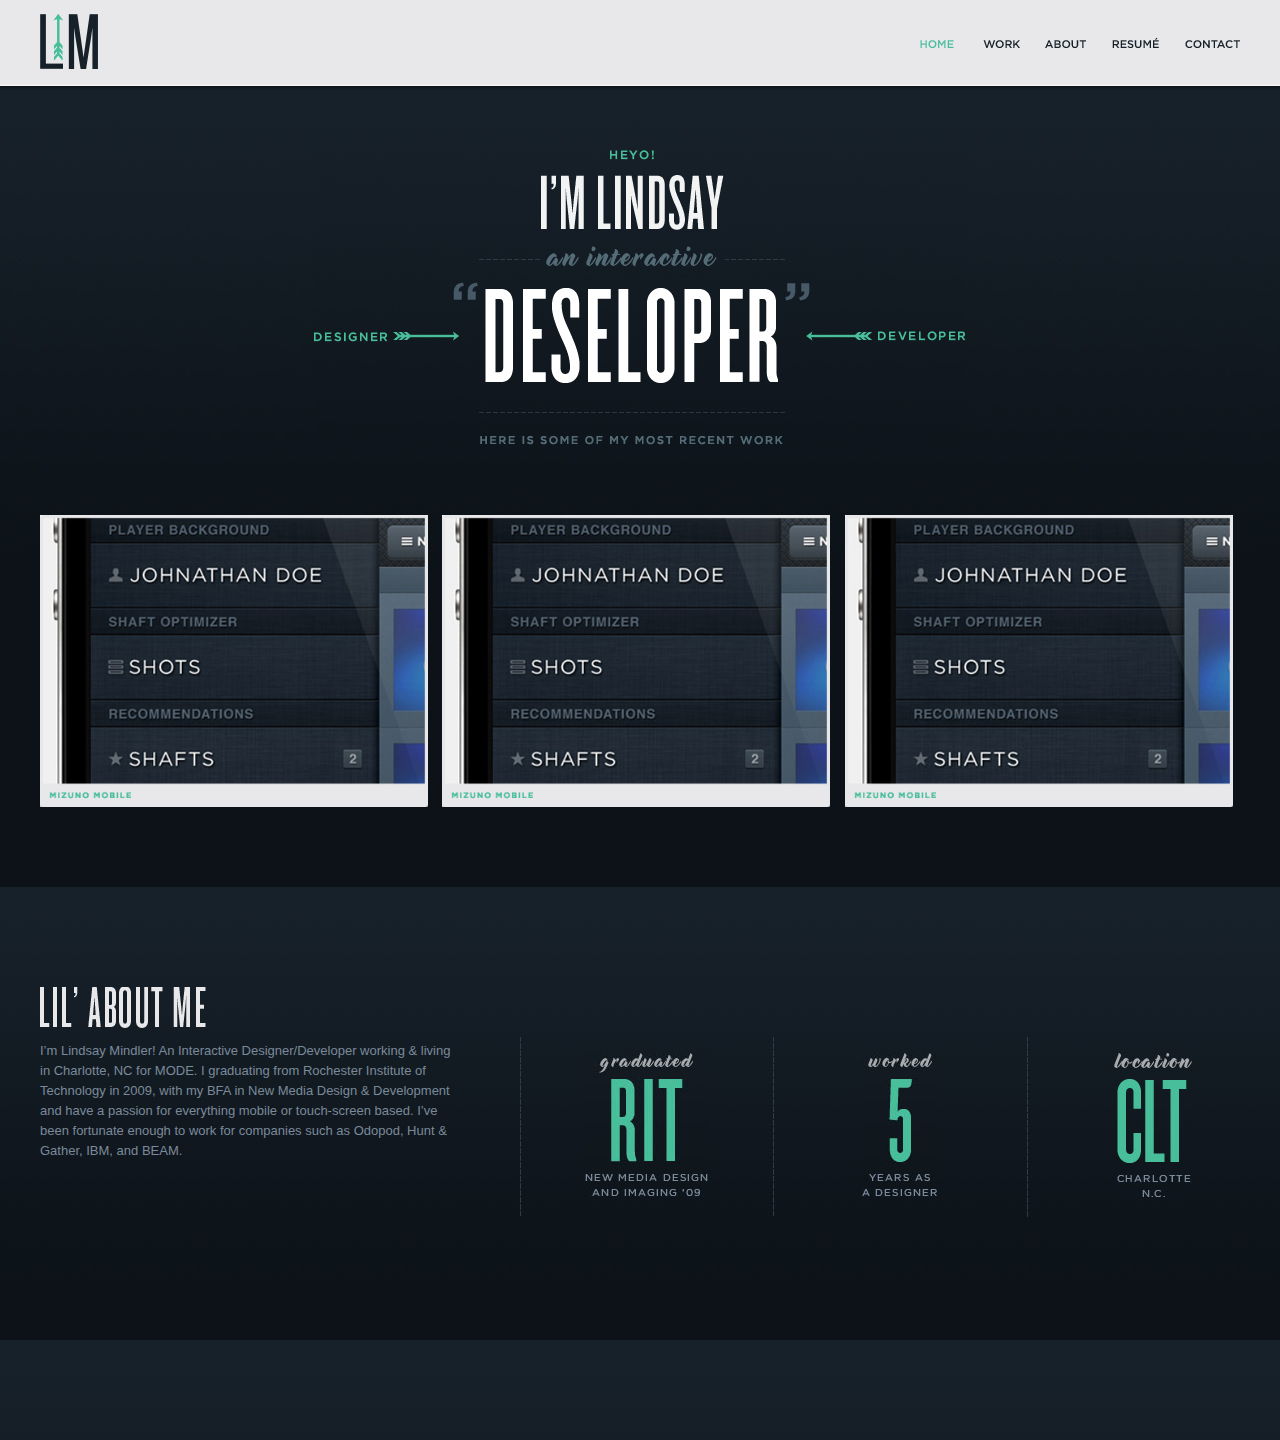
==== index.html @ 22949a5b "inital portfolio files" ====
<!DOCTYPE html PUBLIC "-//W3C//DTD XHTML 1.0 Transitional//EN" "http://www.w3.org/TR/xhtml1/DTD/xhtml1-transitional.dtd">
<html xmlns="http://www.w3.org/1999/xhtml">
<head>

  <meta http-equiv="Content-Type" content="text/html; charset=UTF-8" />
  <meta name="keywords" content="" />

  <!--<link rel="shortcut icon" href="assets/img/favicon.ico">
  <link rel="icon" type="image/ico" href="assets/img/favicon.ico">-->


  <link rel="stylesheet" type="text/css" href="assets/css/style.css" />

<!--
  <script src="../../src/js/hover.js" type="text/javascript"></script>
  <script defer type="text/javascript" src="../../src/js/pngfix.js"></script>

-->



  <title>LM</title>
</head>

<body>

  <header>
    <div class='logo'><a href="#"></a></div>
    <nav></nav>
  </header>


    <div class ='container'>
      <div class='intro'></div>

      <div class='works'>
        <div class='work'><img src="assets/img/test-image.jpg" /></div>
        <div class='work'><img src="assets/img/test-image.jpg" /></div>
        <div class='work'><img src="assets/img/test-image.jpg" /></div>
      </div>

      <div class='about'>
        <div class = 'about_container'>
          <div class = 'left'>
            <div class='title'></div>
            <p>I’m Lindsay Mindler! An Interactive Designer/Developer working &amp; living in Charlotte, NC for MODE. I graduating from Rochester Institute of Technology in 2009, with my BFA in New Media Design &amp; Development and have a passion for everything mobile or touch-screen based. I’ve been fortunate enough to work for companies such as Odopod, Hunt &amp; Gather, IBM, and BEAM.</p>
          </div>
          <div class = 'right'>
            <div>
              <div class = 'rit'></div>
            </div>
            <div>
              <div class = 'years'></div>
            </div>
            <div>
              <div class = 'location'></div>
            </div>
          </div>
        </div>
      </div>
    </div>

</body>
</html>
---- assets/css/style.css ----
body { margin:0 auto; background:url('../img/tile_bg.jpg'); background-repeat: repeat-x; background-color:#0c1218; }

p{ font-family: Arial, sans-serif; font-size: 13px; color: #7b8a9a; line-height: 20px;}







header {position:fixed; top:0px; z-index:1; width:100%; height:98px; display:block; background:url('../img/tile_header.png'); background-repeat: repeat-x;}
.logo a { position:relative; top:14px; margin-left:40px; background:url('../img/logo.jpg'); display:block; width:58px; height:55px; }
.logo a:hover { background-position: 0px 73px ;}
nav { background:url('../img/temp-nav.jpg'); width:320px; height:11px; position:absolute; right:40px; top:37px; }



.intro { margin:auto; display:block; background:url('../img/intro.jpg'); width:652px; height:295px; text-align: center; }

.container { position:relative; top:150px; }
.works { position:relative; float:left; top:40px; padding-left:40px; padding-right:40px; top:70px;}
.work{ float:left;}
.work img { width:100%; }




/*-------1 column-------*/
@media screen and (max-width: 599px) {
	.intro {
		background:url('../img/intro.jpg');
		display:block;
		width:0px;
		height:0px;
	}
	.work { width:100%; margin-bottom:5%;}

}

/*-------2 column-------*/
@media screen and (min-width:600px) and (max-width: 1199px) {
	.intro {
		background:url('../img/intro.jpg');
		display:block;
		width:652px;
		height:295px;
	}
	.work { width:49%; margin-bottom:2%; }
	.work:nth-of-type(2n) { margin-left:2%; }
}

/*-------3 column-------*/
@media screen and (min-width:1200px) and (max-width:1400px){
	.work { width:100%;}
	.work {	width:32.333333333333333%;}
	.work:nth-of-type(2n) { margin-left:1.2%; }
	.work:nth-of-type(3n) { margin-left:1.2%; }
}

/*-------3 column fixed-------*/
@media screen and (min-width: 1401px) {
	.work {	width:32.333333333333333%;}
	.work:nth-of-type(2n) { margin-left:1.2%; }
	.work:nth-of-type(3n) { margin-left:1.2%; }
	.works {margin:auto; width:1321px; margin:0 auto; text-align: center;}
}




.about { position:relative; top:150px; width:100%; height:453px; float:left; background:url('../img/tile_about.jpg'); padding-top: 100px;}

.about_container { max-width: 1352px; }
.about .title {width:166px; height:41px; display:block; background:url('../img/about_title.jpg');}
.about .left { width:420px; float:left; position:relative; margin: 0 60px 0 40px; /*left:40px;*/}


.about .right { overflow: hidden; }
.about .right > div { width: 33.3333%; background:url('../img/divider_about.jpg') left top repeat-y; float: left; margin: 50px 0 0; padding: 0 5%; -webkit-box-sizing: border-box; -moz-box-sizing: border-box; box-sizing: border-box; }
.about .right > div > div { margin-right: auto; margin-left: auto; }
/*.about .divider {width:1px; height:180px; display:block; background:url('../img/divider_about.jpg'); float:left; margin-left:6.11111%; margin-right:6.11111%; position:relative; top:50px;}*/
.about .rit {width:123px; height:143px; display:block; /*float:left;*/ background:url('../img/about_rit.jpg'); position:relative; margin-top:16px; margin-bottom: 20px;}
.about .years {width:75px; height:143px; display:block; /*float:left;*/ background:url('../img/about_years.jpg'); position:relative; margin-top:16px; margin-bottom: 20px;}
.about .location {width:78px; height:144px; display:block; /*float:left;*/ background:url('../img/about_location.jpg'); position:relative; margin-top:16px; margin-bottom: 20px;}
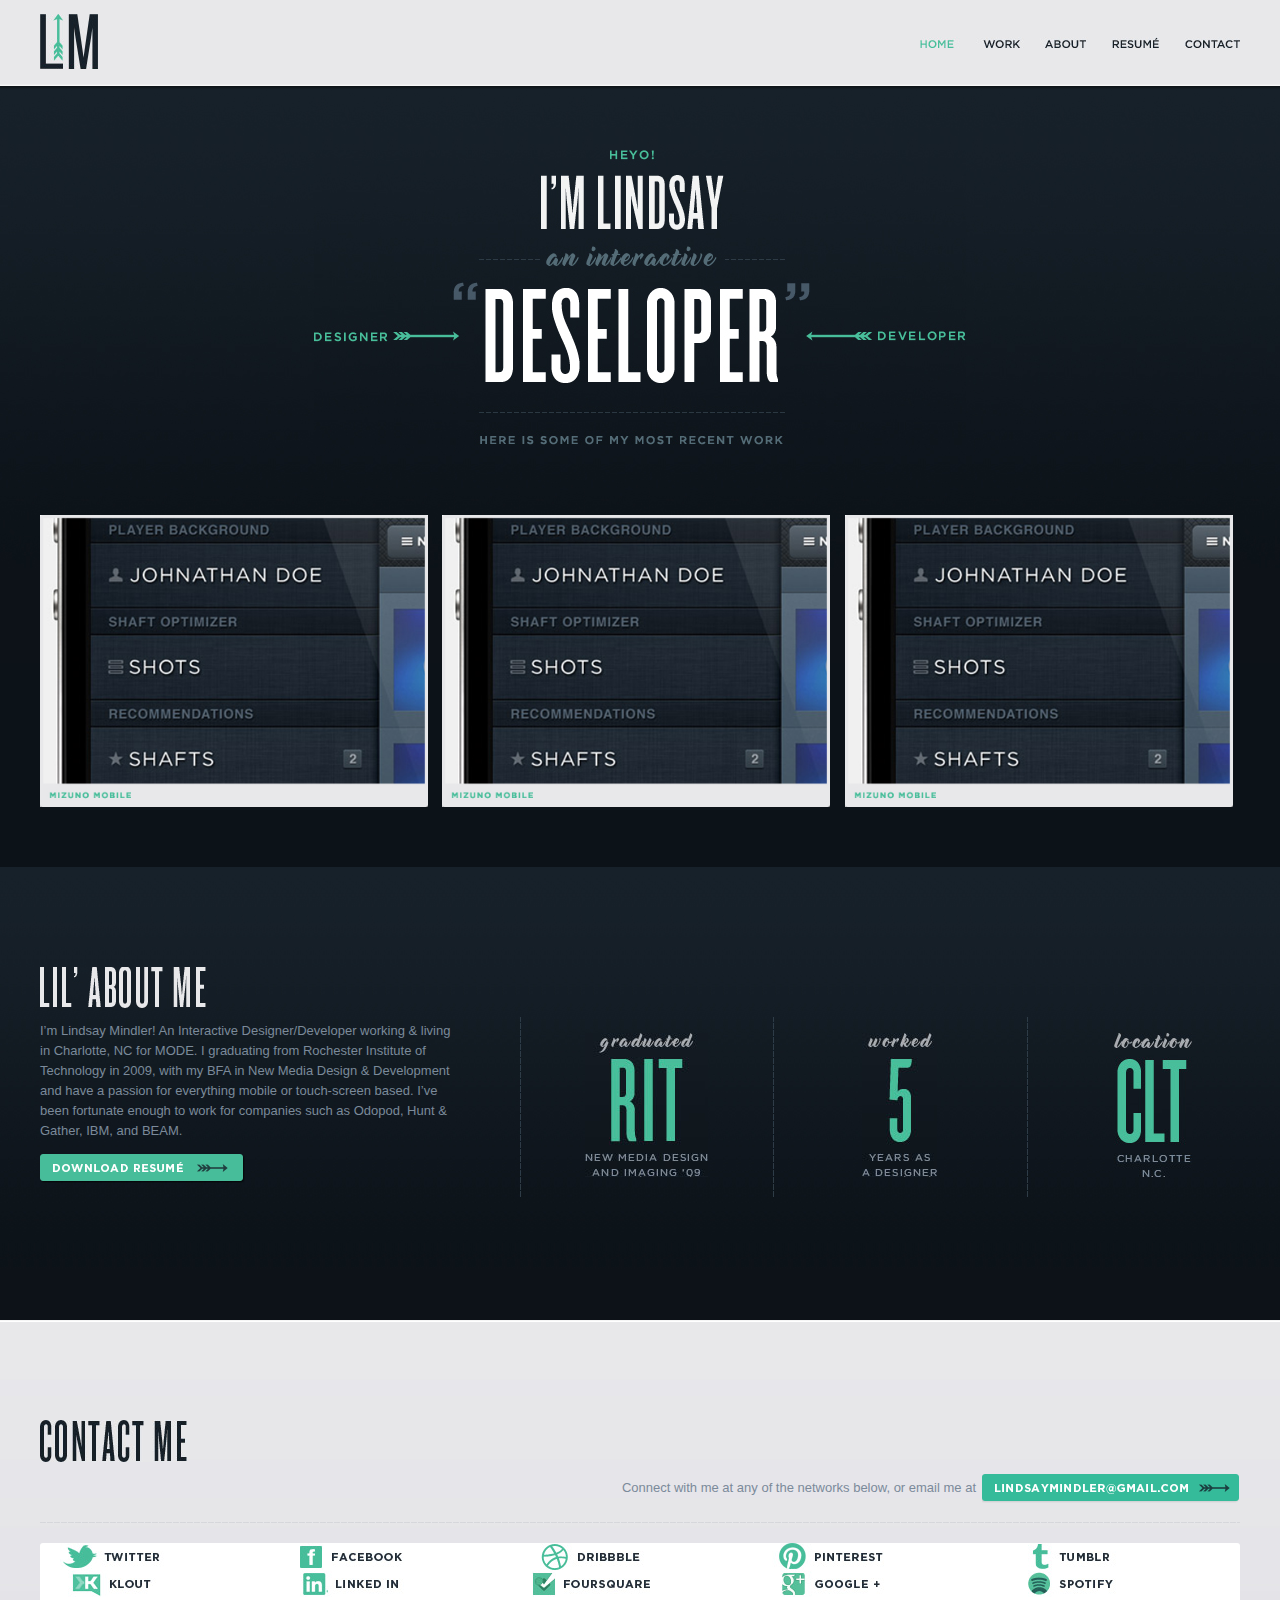
==== commit 7e56434f: "adding contact section. Not finished yet" ====
--- a/index.html
+++ b/index.html
@@ -38,27 +38,54 @@
         <div class='work'><img src="assets/img/test-image.jpg" /></div>
         <div class='work'><img src="assets/img/test-image.jpg" /></div>
       </div>
+    </div>
 
-      <div class='about'>
+    <div class='about'>
         <div class = 'about_container'>
           <div class = 'left'>
             <div class='title'></div>
             <p>I’m Lindsay Mindler! An Interactive Designer/Developer working &amp; living in Charlotte, NC for MODE. I graduating from Rochester Institute of Technology in 2009, with my BFA in New Media Design &amp; Development and have a passion for everything mobile or touch-screen based. I’ve been fortunate enough to work for companies such as Odopod, Hunt &amp; Gather, IBM, and BEAM.</p>
+            <div class='button'><a href='#'></a></div>
           </div>
           <div class = 'right'>
-            <div>
-              <div class = 'rit'></div>
+            <div><div class = 'rit'></div></div>
+            <div><div class = 'years'></div></div>
+            <div><div class = 'location'></div></div>
+          </div>
+        </div>
+      </div>
+
+
+
+
+      <div class='contact'>
+        <div class='contact_container'>
+          <div class='title'></div>
+
+          <div class='email_container'>
+            <p>Connect with me at any of the networks below, or email me at</p>
+            <div class='button'><a href='#'></a></div>
+          </div>
+          <div class='divider'></div>
+
+           <div class='social_container'>
+            <div class='top'>
+              <div><div class = 'twitter'></div></div>
+              <div><div class = 'facebook'></div></div>
+              <div><div class = 'dribbble'></div></div>
+              <div><div class = 'pinterest'></div></div>
+              <div><div class = 'tumblr'></div></div>
             </div>
-            <div>
-              <div class = 'years'></div>
-            </div>
-            <div>
-              <div class = 'location'></div>
+            <div class='bottom'>
+              <div><div class = 'klout'></div></div>
+              <div><div class = 'linkedin'></div></div>
+              <div><div class = 'foursquare'></div></div>
+              <div><div class = 'google'></div></div>
+              <div><div class = 'spotify'></div></div>
             </div>
           </div>
         </div>
       </div>
-    </div>
 
 </body>
 </html>--- a/assets/css/style.css
+++ b/assets/css/style.css
@@ -1,10 +1,10 @@
+
+/*---------------------------------------------------------------------
+                              SHELL
+---------------------------------------------------------------------*/
 body { margin:0 auto; background:url('../img/tile_bg.jpg'); background-repeat: repeat-x; background-color:#0c1218; }
 
 p{ font-family: Arial, sans-serif; font-size: 13px; color: #7b8a9a; line-height: 20px;}
-
-
-
-
 
 
 
@@ -14,9 +14,16 @@
 nav { background:url('../img/temp-nav.jpg'); width:320px; height:11px; position:absolute; right:40px; top:37px; }
 
 
-
+/*---------------------------------------------------------------------
+                              INTRO
+---------------------------------------------------------------------*/
 .intro { margin:auto; display:block; background:url('../img/intro.jpg'); width:652px; height:295px; text-align: center; }
 
+
+
+/*---------------------------------------------------------------------
+                              WORKS
+---------------------------------------------------------------------*/
 .container { position:relative; top:150px; }
 .works { position:relative; float:left; top:40px; padding-left:40px; padding-right:40px; top:70px;}
 .work{ float:left;}
@@ -24,32 +31,105 @@
 
 
 
+/*---------------------------------------------------------------------
+                              ABOUT
+---------------------------------------------------------------------*/
+.about { position:relative; top:280px; width:100%; height:453px; float:left; background:url('../img/tile_about.jpg'); background-repeat: repeat-x;}
+.about_container { width:100%; float:left; padding-top: 100px; max-width: 1400px; }
 
-/*-------1 column-------*/
+/*   left   */
+.about .title {width:166px; height:41px; display:block; background:url('../img/about_title.jpg');}
+.about .left { width:420px; float:left; position:relative; margin: 0 60px 0 40px; }
+.about .left .button a {display:block; border:none; width:205px; height:29px; background:url('../img/home/buttons.png');}
+.about .left .button a:hover {background-position:0 87px;}
+
+
+/*   right   */
+.about .right { overflow: hidden; }
+.about .right > div { width: 33.3333%; background:url('../img/divider_about.jpg') left top repeat-y; float:left; margin: 50px 0 0; padding: 0 5%; -webkit-box-sizing: border-box; -moz-box-sizing: border-box; box-sizing: border-box; }
+.about .right > div > div { height:144px; display:block; margin-right: auto; margin-left: auto; position:relative; margin-top:16px; margin-bottom: 20px;}
+
+.about .rit {width:123px; background:url('../img/about_rit.jpg'); }
+.about .years {width:75px; background:url('../img/about_years.jpg'); }
+.about .location {width:78px; background:url('../img/about_location.jpg'); }
+
+
+/*---------------------------------------------------------------------
+                              CONTACT
+---------------------------------------------------------------------*/
+
+.contact { position:relative; top:280px; width:100%; height:453px; float:left; background:url('../img/home/tile_contact.jpg'); background-repeat: repeat-x;}
+.contact_container { width:100%; float:left; padding-top: 100px; max-width: 1400px; }
+.contact .title {width:147px; height:42px; display:block; background:url('../img/home/contact_title.jpg'); margin-left:40px;}
+.contact .email_container { position:absolute; right:40px; padding-top:3px; text-align:right;}
+.contact .email_container p {float:left; padding-right:6px;}
+.contact .email_container .button{float:left; position:relative; top:9px;}
+.contact .email_container .button a {display:block; border:none; width:258px; height:29px; background:url('../img/home/buttons.png'); background-position:0 58px;}
+.contact .email_container .button a:hover {background-position:bottom;}
+.contact .divider {width:auto; height:1px; display:block; background:url('../img/home/contact_divider.jpg'); background-repeat: repeat-x; position:relative; top:60px; left:40px; margin-right:80px;}
+
+
+.contact .social_container {width:auto; display:block; border-radius: 3px; background-color:#FFFFFF; height:200px; position:relative; top:80px; left:40px; margin-right:80px; -moz-border-radius: 3px; -webkit-border-radius: 3px; }
+.social_container > div > div > div {width:118px; display:block; height:27px;  margin-right:5%; margin-left:5%;}
+.social_container > div > div { width: 20%; float:left;}
+.twitter {background:url('../img/home/contact_twitter.jpg');}
+.facebook {background:url('../img/home/contact_facebook.jpg');float:left; }
+.dribbble {background:url('../img/home/contact_dribbble.jpg');float:left; }
+.pinterest {background:url('../img/home/contact_pinterest.jpg');float:left; }
+.tumblr {background:url('../img/home/contact_tumblr.jpg');}
+
+.klout {background:url('../img/home/contact_klout.jpg');}
+.linkedin {background:url('../img/home/contact_linkedin.jpg');float:left; }
+.foursquare {background:url('../img/home/contact_foursquare.jpg');float:left; }
+.google {background:url('../img/home/contact_google.jpg');float:left; }
+.spotify {background:url('../img/home/contact_spotify.jpg');}
+
+/*---------------------------------------------------------------------
+                          MEDIA QUERIES
+---------------------------------------------------------------------*/
+
+
+/*       Less than 600px     */
 @media screen and (max-width: 599px) {
-	.intro {
-		background:url('../img/intro.jpg');
-		display:block;
-		width:0px;
-		height:0px;
-	}
+	.intro { background:url('../img/intro.jpg'); display:block; width:0px; height:0px; }
 	.work { width:100%; margin-bottom:5%;}
-
+	
 }
 
-/*-------2 column-------*/
+
+@media (max-width: 722px) {
+	.about .right {visibility: hidden;}
+	.about .left {width:auto;}
+}
+
+
+@media screen and (min-width: 723px) and (max-width: 879px) {
+	.about .right > div:nth-of-type(1) {width:98%; padding:0 10%;}
+	.about .right > div:nth-of-type(2) {width:0px; padding:0 0;}
+	.about .right > div:nth-of-type(3) { width:0px; padding:0 0;}
+	.about .years {width:0px;}
+	.about .location {width:0px;}
+}
+
+/*       Less than 990px, More than 880px      */
+@media screen and (min-width:880px) and (max-width: 990px) {
+	.about .right > div:nth-of-type(1) {width:50%; padding:0 10%;}
+	.about .right > div:nth-of-type(2) {width:50%; padding:0 10%;}
+	.about .right > div:nth-of-type(3) { width:0px; padding:0;}
+	.about .location {width:0px;}
+}
+
+
+/*       Less than 1200px, More than 600px      */
 @media screen and (min-width:600px) and (max-width: 1199px) {
-	.intro {
-		background:url('../img/intro.jpg');
-		display:block;
-		width:652px;
-		height:295px;
-	}
+
+	.intro { background:url('../img/intro.jpg'); display:block; width:652px; height:295px; }
 	.work { width:49%; margin-bottom:2%; }
 	.work:nth-of-type(2n) { margin-left:2%; }
 }
 
-/*-------3 column-------*/
+
+/*       Less than 1400px, More than 1200px      */
 @media screen and (min-width:1200px) and (max-width:1400px){
 	.work { width:100%;}
 	.work {	width:32.333333333333333%;}
@@ -57,30 +137,17 @@
 	.work:nth-of-type(3n) { margin-left:1.2%; }
 }
 
-/*-------3 column fixed-------*/
+
+/*       More than 1400px      */
 @media screen and (min-width: 1401px) {
 	.work {	width:32.333333333333333%;}
 	.work:nth-of-type(2n) { margin-left:1.2%; }
 	.work:nth-of-type(3n) { margin-left:1.2%; }
-	.works {margin:auto; width:1321px; margin:0 auto; text-align: center;}
+	.works {float:none; margin:auto; text-align:center; width:1321px;}
+	.about_container { float:none; width:1400px; margin:auto;}
 }
 
 
 
 
-.about { position:relative; top:150px; width:100%; height:453px; float:left; background:url('../img/tile_about.jpg'); padding-top: 100px;}
 
-.about_container { max-width: 1352px; }
-.about .title {width:166px; height:41px; display:block; background:url('../img/about_title.jpg');}
-.about .left { width:420px; float:left; position:relative; margin: 0 60px 0 40px; /*left:40px;*/}
-
-
-.about .right { overflow: hidden; }
-.about .right > div { width: 33.3333%; background:url('../img/divider_about.jpg') left top repeat-y; float: left; margin: 50px 0 0; padding: 0 5%; -webkit-box-sizing: border-box; -moz-box-sizing: border-box; box-sizing: border-box; }
-.about .right > div > div { margin-right: auto; margin-left: auto; }
-/*.about .divider {width:1px; height:180px; display:block; background:url('../img/divider_about.jpg'); float:left; margin-left:6.11111%; margin-right:6.11111%; position:relative; top:50px;}*/
-.about .rit {width:123px; height:143px; display:block; /*float:left;*/ background:url('../img/about_rit.jpg'); position:relative; margin-top:16px; margin-bottom: 20px;}
-.about .years {width:75px; height:143px; display:block; /*float:left;*/ background:url('../img/about_years.jpg'); position:relative; margin-top:16px; margin-bottom: 20px;}
-.about .location {width:78px; height:144px; display:block; /*float:left;*/ background:url('../img/about_location.jpg'); position:relative; margin-top:16px; margin-bottom: 20px;}
-
-
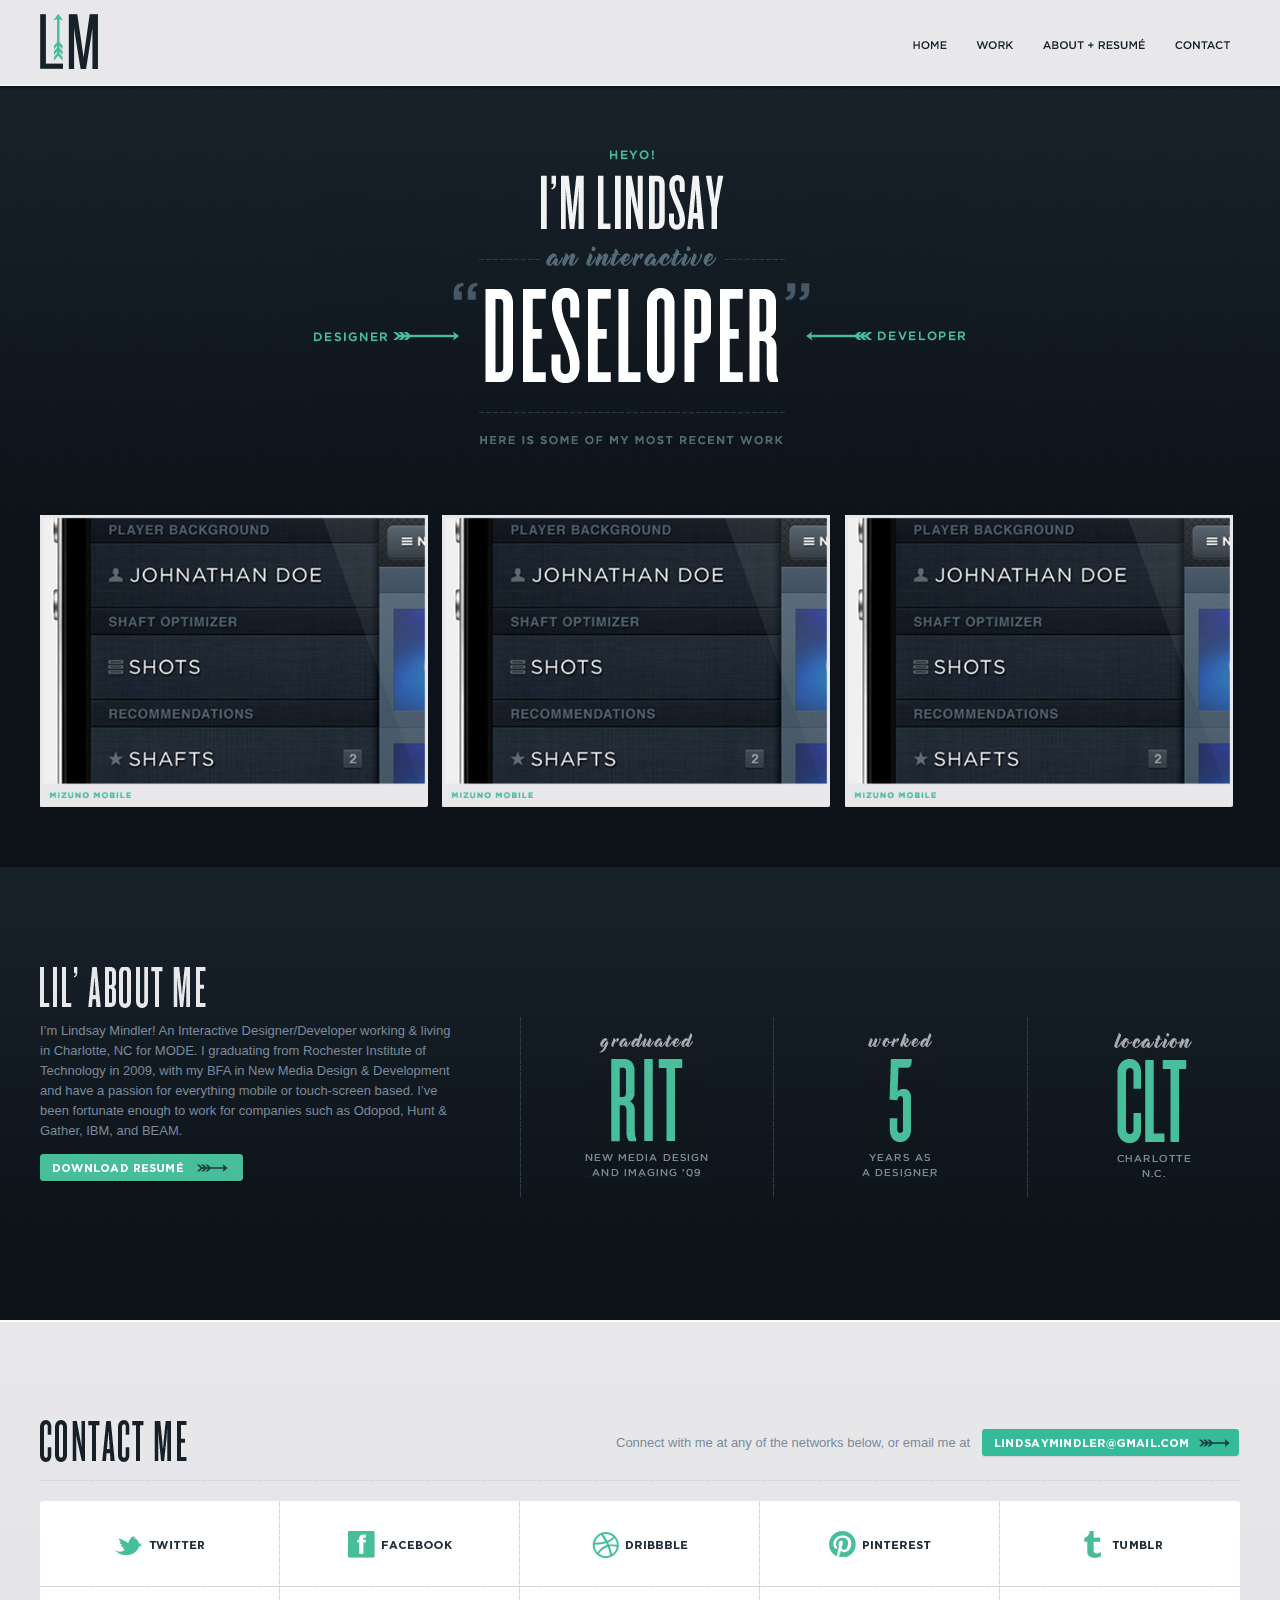
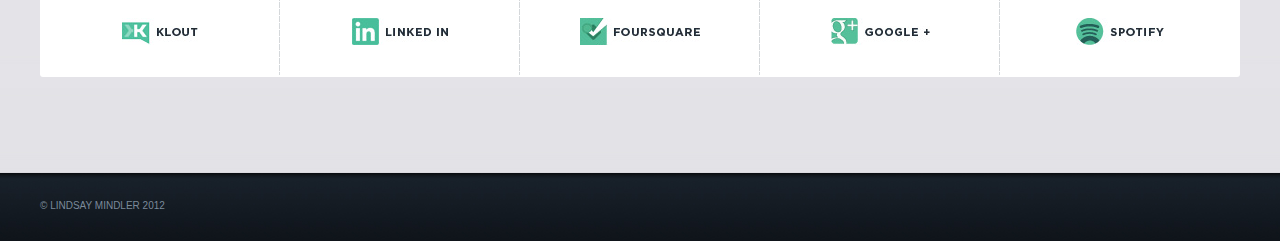
==== commit a5aa5172: "navigation in place, no anchors yet. contacts complete" ====
--- a/index.html
+++ b/index.html
@@ -10,6 +10,7 @@
 
 
   <link rel="stylesheet" type="text/css" href="assets/css/style.css" />
+  <link rel="stylesheet" type="text/css" href="assets/css/home.css" />
 
 <!--
   <script src="../../src/js/hover.js" type="text/javascript"></script>
@@ -26,66 +27,80 @@
 
   <header>
     <div class='logo'><a href="#"></a></div>
-    <nav></nav>
+    <div class='nav_container'>
+      <nav>
+        <div id='home'><a href='#'></a></div>
+        <div id='work'><a href='#'></a></div>
+        <div id='about'><a href='#'></a></div>
+        <div id='contact'><a href='#'></a></div>
+      </nav>
+    </div>
   </header>
 
 
-    <div class ='container'>
-      <div class='intro'></div>
+  <div class ='container'>
+    <div class='intro'></div>
 
-      <div class='works'>
-        <div class='work'><img src="assets/img/test-image.jpg" /></div>
-        <div class='work'><img src="assets/img/test-image.jpg" /></div>
-        <div class='work'><img src="assets/img/test-image.jpg" /></div>
+    <div class='works'>
+      <div class='work'><img src="assets/img/test-image.jpg" /></div>
+      <div class='work'><img src="assets/img/test-image.jpg" /></div>
+      <div class='work'><img src="assets/img/test-image.jpg" /></div>
+    </div>
+  </div>
+
+  <div class='about'>
+      <div class = 'about_container'>
+        <div class = 'left'>
+          <div class='title'></div>
+          <p>I’m Lindsay Mindler! An Interactive Designer/Developer working &amp; living in Charlotte, NC for MODE. I graduating from Rochester Institute of Technology in 2009, with my BFA in New Media Design &amp; Development and have a passion for everything mobile or touch-screen based. I’ve been fortunate enough to work for companies such as Odopod, Hunt &amp; Gather, IBM, and BEAM.</p>
+          <div class='button'><a href='#'></a></div>
+        </div>
+        <div class = 'right'>
+          <div><div class = 'rit'></div></div>
+          <div><div class = 'years'></div></div>
+          <div><div class = 'location'></div></div>
+        </div>
       </div>
     </div>
-
-    <div class='about'>
-        <div class = 'about_container'>
-          <div class = 'left'>
-            <div class='title'></div>
-            <p>I’m Lindsay Mindler! An Interactive Designer/Developer working &amp; living in Charlotte, NC for MODE. I graduating from Rochester Institute of Technology in 2009, with my BFA in New Media Design &amp; Development and have a passion for everything mobile or touch-screen based. I’ve been fortunate enough to work for companies such as Odopod, Hunt &amp; Gather, IBM, and BEAM.</p>
-            <div class='button'><a href='#'></a></div>
-          </div>
-          <div class = 'right'>
-            <div><div class = 'rit'></div></div>
-            <div><div class = 'years'></div></div>
-            <div><div class = 'location'></div></div>
-          </div>
-        </div>
-      </div>
 
 
 
 
-      <div class='contact'>
-        <div class='contact_container'>
-          <div class='title'></div>
+    <div class='contact'>
+      <div class='contact_container'>
+        <div class='title'></div>
 
-          <div class='email_container'>
-            <p>Connect with me at any of the networks below, or email me at</p>
-            <div class='button'><a href='#'></a></div>
+        <div class='email_container'>
+          <p>Connect with me at any of the networks below, or email me at</p>
+          <div class='button'><a href='#'></a></div>
+        </div>
+
+        <div class='divider'></div>
+
+
+
+         <div class='social_container'>
+          <div class='top'>
+            <div><div class = 'twitter'><a href='http://twitter.com/LMindler' target='_blank'></a></div></div>
+            <div><div class = 'facebook'><a href='https://www.facebook.com/lmindler' target='_blank'></a></div></div>
+            <div><div class = 'dribbble'><a href='http://dribbble.com/lindsaymindler' target='_blank'></a></div></div>
+            <div><div class = 'pinterest'><a href='http://pinterest.com/lmindler/' target='_blank'></a></div></div>
+            <div><div class = 'tumblr'><a href='http://lburtner.tumblr.com/' target='_blank'></a></div></div>
           </div>
           <div class='divider'></div>
-
-           <div class='social_container'>
-            <div class='top'>
-              <div><div class = 'twitter'></div></div>
-              <div><div class = 'facebook'></div></div>
-              <div><div class = 'dribbble'></div></div>
-              <div><div class = 'pinterest'></div></div>
-              <div><div class = 'tumblr'></div></div>
-            </div>
-            <div class='bottom'>
-              <div><div class = 'klout'></div></div>
-              <div><div class = 'linkedin'></div></div>
-              <div><div class = 'foursquare'></div></div>
-              <div><div class = 'google'></div></div>
-              <div><div class = 'spotify'></div></div>
-            </div>
+          <div class='bottom'>
+            <div><div class = 'klout'><a href='http://klout.com/#/LMindler/' target='_blank'></a></div></div>
+            <div><div class = 'linkedin'><a href='http://www.linkedin.com/in/lindsaymindler' target='_blank'></a></div></div>
+            <div><div class = 'foursquare'><a href='https://foursquare.com/lburtner' target='_blank'></a></div></div>
+            <div><div class = 'google'><a href='https://plus.google.com/108450164907738973168' target='_blank'></a></div></div>
+            <div><div class = 'spotify'><a href='http://open.spotify.com/user/lmindler' target='_blank'></a></div></div>
           </div>
         </div>
       </div>
+    </div>
+
+
+    <footer><div class='footer_container'><p>© LINDSAY MINDLER 2012</p></div></footer>
 
 </body>
 </html>--- a/assets/css/style.css
+++ b/assets/css/style.css
@@ -1,153 +1,41 @@
-
-/*---------------------------------------------------------------------
-                              SHELL
----------------------------------------------------------------------*/
 body { margin:0 auto; background:url('../img/tile_bg.jpg'); background-repeat: repeat-x; background-color:#0c1218; }
-
-p{ font-family: Arial, sans-serif; font-size: 13px; color: #7b8a9a; line-height: 20px;}
-
 
 
 header {position:fixed; top:0px; z-index:1; width:100%; height:98px; display:block; background:url('../img/tile_header.png'); background-repeat: repeat-x;}
 .logo a { position:relative; top:14px; margin-left:40px; background:url('../img/logo.jpg'); display:block; width:58px; height:55px; }
 .logo a:hover { background-position: 0px 73px ;}
-nav { background:url('../img/temp-nav.jpg'); width:320px; height:11px; position:absolute; right:40px; top:37px; }
-
-
-/*---------------------------------------------------------------------
-                              INTRO
----------------------------------------------------------------------*/
-.intro { margin:auto; display:block; background:url('../img/intro.jpg'); width:652px; height:295px; text-align: center; }
 
 
 
-/*---------------------------------------------------------------------
-                              WORKS
----------------------------------------------------------------------*/
-.container { position:relative; top:150px; }
-.works { position:relative; float:left; top:40px; padding-left:40px; padding-right:40px; top:70px;}
-.work{ float:left;}
-.work img { width:100%; }
+.nav_container{ width:100%;}
+@media screen and (min-width: 1401px) {		.nav_container {width:1400px; margin:auto;}		}
 
+nav {margin-left: 40px; margin-right: 40px; float:right; width:337px; position:relative; bottom:24px;}
 
+nav #home a {background:url('../img/nav_home.jpg'); width:59px; height:28px; display:block; float:left;}
+nav #home a:hover { background-position: bottom; }
 
-/*---------------------------------------------------------------------
-                              ABOUT
----------------------------------------------------------------------*/
-.about { position:relative; top:280px; width:100%; height:453px; float:left; background:url('../img/tile_about.jpg'); background-repeat: repeat-x;}
-.about_container { width:100%; float:left; padding-top: 100px; max-width: 1400px; }
+nav #work a {background:url('../img/nav_work.jpg'); width:68px; height:28px; display:block; float:left; }
+nav #work a:hover { background-position: bottom; }
 
-/*   left   */
-.about .title {width:166px; height:41px; display:block; background:url('../img/about_title.jpg');}
-.about .left { width:420px; float:left; position:relative; margin: 0 60px 0 40px; }
-.about .left .button a {display:block; border:none; width:205px; height:29px; background:url('../img/home/buttons.png');}
-.about .left .button a:hover {background-position:0 87px;}
+nav #about a {background:url('../img/nav_about.jpg'); width:130px; height:28px; display:block; float:left; }
+nav #about a:hover { background-position: bottom; }
 
-
-/*   right   */
-.about .right { overflow: hidden; }
-.about .right > div { width: 33.3333%; background:url('../img/divider_about.jpg') left top repeat-y; float:left; margin: 50px 0 0; padding: 0 5%; -webkit-box-sizing: border-box; -moz-box-sizing: border-box; box-sizing: border-box; }
-.about .right > div > div { height:144px; display:block; margin-right: auto; margin-left: auto; position:relative; margin-top:16px; margin-bottom: 20px;}
-
-.about .rit {width:123px; background:url('../img/about_rit.jpg'); }
-.about .years {width:75px; background:url('../img/about_years.jpg'); }
-.about .location {width:78px; background:url('../img/about_location.jpg'); }
-
-
-/*---------------------------------------------------------------------
-                              CONTACT
----------------------------------------------------------------------*/
-
-.contact { position:relative; top:280px; width:100%; height:453px; float:left; background:url('../img/home/tile_contact.jpg'); background-repeat: repeat-x;}
-.contact_container { width:100%; float:left; padding-top: 100px; max-width: 1400px; }
-.contact .title {width:147px; height:42px; display:block; background:url('../img/home/contact_title.jpg'); margin-left:40px;}
-.contact .email_container { position:absolute; right:40px; padding-top:3px; text-align:right;}
-.contact .email_container p {float:left; padding-right:6px;}
-.contact .email_container .button{float:left; position:relative; top:9px;}
-.contact .email_container .button a {display:block; border:none; width:258px; height:29px; background:url('../img/home/buttons.png'); background-position:0 58px;}
-.contact .email_container .button a:hover {background-position:bottom;}
-.contact .divider {width:auto; height:1px; display:block; background:url('../img/home/contact_divider.jpg'); background-repeat: repeat-x; position:relative; top:60px; left:40px; margin-right:80px;}
-
-
-.contact .social_container {width:auto; display:block; border-radius: 3px; background-color:#FFFFFF; height:200px; position:relative; top:80px; left:40px; margin-right:80px; -moz-border-radius: 3px; -webkit-border-radius: 3px; }
-.social_container > div > div > div {width:118px; display:block; height:27px;  margin-right:5%; margin-left:5%;}
-.social_container > div > div { width: 20%; float:left;}
-.twitter {background:url('../img/home/contact_twitter.jpg');}
-.facebook {background:url('../img/home/contact_facebook.jpg');float:left; }
-.dribbble {background:url('../img/home/contact_dribbble.jpg');float:left; }
-.pinterest {background:url('../img/home/contact_pinterest.jpg');float:left; }
-.tumblr {background:url('../img/home/contact_tumblr.jpg');}
-
-.klout {background:url('../img/home/contact_klout.jpg');}
-.linkedin {background:url('../img/home/contact_linkedin.jpg');float:left; }
-.foursquare {background:url('../img/home/contact_foursquare.jpg');float:left; }
-.google {background:url('../img/home/contact_google.jpg');float:left; }
-.spotify {background:url('../img/home/contact_spotify.jpg');}
-
-/*---------------------------------------------------------------------
-                          MEDIA QUERIES
----------------------------------------------------------------------*/
-
-
-/*       Less than 600px     */
-@media screen and (max-width: 599px) {
-	.intro { background:url('../img/intro.jpg'); display:block; width:0px; height:0px; }
-	.work { width:100%; margin-bottom:5%;}
-	
-}
-
-
-@media (max-width: 722px) {
-	.about .right {visibility: hidden;}
-	.about .left {width:auto;}
-}
-
-
-@media screen and (min-width: 723px) and (max-width: 879px) {
-	.about .right > div:nth-of-type(1) {width:98%; padding:0 10%;}
-	.about .right > div:nth-of-type(2) {width:0px; padding:0 0;}
-	.about .right > div:nth-of-type(3) { width:0px; padding:0 0;}
-	.about .years {width:0px;}
-	.about .location {width:0px;}
-}
-
-/*       Less than 990px, More than 880px      */
-@media screen and (min-width:880px) and (max-width: 990px) {
-	.about .right > div:nth-of-type(1) {width:50%; padding:0 10%;}
-	.about .right > div:nth-of-type(2) {width:50%; padding:0 10%;}
-	.about .right > div:nth-of-type(3) { width:0px; padding:0;}
-	.about .location {width:0px;}
-}
-
-
-/*       Less than 1200px, More than 600px      */
-@media screen and (min-width:600px) and (max-width: 1199px) {
-
-	.intro { background:url('../img/intro.jpg'); display:block; width:652px; height:295px; }
-	.work { width:49%; margin-bottom:2%; }
-	.work:nth-of-type(2n) { margin-left:2%; }
-}
-
-
-/*       Less than 1400px, More than 1200px      */
-@media screen and (min-width:1200px) and (max-width:1400px){
-	.work { width:100%;}
-	.work {	width:32.333333333333333%;}
-	.work:nth-of-type(2n) { margin-left:1.2%; }
-	.work:nth-of-type(3n) { margin-left:1.2%; }
-}
-
-
-/*       More than 1400px      */
-@media screen and (min-width: 1401px) {
-	.work {	width:32.333333333333333%;}
-	.work:nth-of-type(2n) { margin-left:1.2%; }
-	.work:nth-of-type(3n) { margin-left:1.2%; }
-	.works {float:none; margin:auto; text-align:center; width:1321px;}
-	.about_container { float:none; width:1400px; margin:auto;}
-}
+nav #contact a {background:url('../img/nav_contact.jpg'); width:80px; height:28px; display:block; float:left; }
+nav #contact a:hover { background-position: bottom; }
 
 
 
 
 
+
+footer {width:100%; height:68px; display:block; background:url('../img/tile_footer.jpg'); float:left; position:relative; top:280px;}
+.footer_container {margin:auto;}
+footer p {font-size: 10px; margin-left:40px; margin-top:23px;}
+
+@media screen and (min-width: 1401px) {
+	.footer_container {width:1400px; margin:auto;}
+}
+
+
+p{ font-family: Arial, sans-serif; font-size: 13px; color: #7b8a9a; line-height: 20px;}--- a/assets/css/home.css
+++ b/assets/css/home.css
@@ -0,0 +1,172 @@
+/*---------------------------------------------------------------------
+                              INTRO
+---------------------------------------------------------------------*/
+.intro { margin:auto; display:block; background:url('../img/intro.jpg'); width:652px; height:295px; text-align: center; }
+
+
+
+/*---------------------------------------------------------------------
+                              WORKS
+---------------------------------------------------------------------*/
+.container { position:relative; top:150px; }
+.works { position:relative; float:left; top:40px; padding-left:40px; padding-right:40px; top:70px;}
+.work{ float:left;}
+.work img { width:100%; }
+
+
+
+/*---------------------------------------------------------------------
+                              ABOUT
+---------------------------------------------------------------------*/
+.about { position:relative; top:280px; width:100%; height:453px; float:left; background:url('../img/tile_about.jpg'); background-repeat: repeat-x;}
+.about_container { width:100%; float:left; padding-top: 100px; max-width: 1400px; }
+
+/*   left   */
+.about .title {width:166px; height:41px; display:block; background:url('../img/about_title.jpg');}
+.about .left { width:420px; float:left; position:relative; margin: 0 60px 0 40px; }
+.about .left .button a {display:block; border:none; width:205px; height:29px; background:url('../img/home/buttons.png');}
+.about .left .button a:hover {background-position:0 87px;}
+
+
+/*   right   */
+.about .right { overflow: hidden; }
+.about .right > div { width: 33.3333%; background:url('../img/divider_about.jpg') left top repeat-y; float:left; margin: 50px 0 0; padding: 0 5%; -webkit-box-sizing: border-box; -moz-box-sizing: border-box; box-sizing: border-box; }
+.about .right > div > div { height:144px; display:block; margin-right: auto; margin-left: auto; position:relative; margin-top:16px; margin-bottom: 20px;}
+
+.about .rit {width:123px; background:url('../img/about_rit.jpg'); }
+.about .years {width:75px; background:url('../img/about_years.jpg'); }
+.about .location {width:78px; background:url('../img/about_location.jpg'); }
+
+
+/*---------------------------------------------------------------------
+                              CONTACT
+---------------------------------------------------------------------*/
+
+.contact { position:relative; top:280px; width:100%; height:453px; float:left; background:url('../img/home/tile_contact.jpg'); background-repeat: repeat-x;}
+.contact_container { width:100%; padding-top: 100px; max-width: 1400px; text-align:right;}
+.contact .title {width:147px; height:42px; display:block; float:left; background:url('../img/home/contact_title.jpg'); margin-left:40px;}
+
+
+.email_container { margin:auto; float:right; margin-left:40px; margin-right:40px; }
+.email_container p { float:left; width:auto; text-align:left;}
+
+.email_container .button{ width:258px; padding-left:366px; padding-top:9px;}
+.email_container .button a { display:block; border:none; width:258px; height:29px; background:url('../img/home/buttons.png'); background-position:0 58px;}
+.email_container .button a:hover {background-position:bottom;}
+.contact_container .divider {width:auto; height:1px; display:block; background:url('../img/home/contact_divider.jpg'); background-repeat: repeat-x; margin-top:60px; margin-left:40px; margin-right:40px;}
+
+
+.contact .social_container {width:auto; display:block; border-radius: 3px; background-color:#FFFFFF; height:176px; margin-top:20px; margin-left:40px; margin-right:40px; -moz-border-radius: 3px; -webkit-border-radius: 3px; }
+.social_container > div > div > div {margin-top:30px; margin-bottom:30px; display:block; height:27px; margin-left:auto; margin-right:auto; text-align:center;}
+.social_container > div > div { background:url('../img/home/contact_divider-social.jpg') right top repeat-y; width: 20%; float:left;}
+
+.social_container .divider {margin:auto; position:relative; top:85px; display:block; height:1px; background:url('../img/home/contact_divider.jpg');}
+.social_container > div div:nth-of-type(5){ background-image: none;}
+
+.social_container > div > div:hover > div{ background-position: left bottom;}
+.social_container > div > div a {margin:auto; width:100%; height:100%; display:block;}
+
+.twitter {background:url('../img/home/contact_twitter.jpg'); width:90px;}
+.facebook {background:url('../img/home/contact_facebook.jpg'); width:104px; }
+.dribbble {background:url('../img/home/contact_dribbble.jpg'); width:96px; }
+.pinterest {background:url('../img/home/contact_pinterest.jpg'); width:102px; }
+.tumblr {background:url('../img/home/contact_tumblr.jpg'); width:85px; }
+.klout {background:url('../img/home/contact_klout.jpg'); width:76px; }
+.linkedin {background:url('../img/home/contact_linkedin.jpg'); width:96px; }
+.foursquare {background:url('../img/home/contact_foursquare.jpg'); width:120px; }
+.google {background:url('../img/home/contact_google.jpg'); width:99px; }
+.spotify {background:url('../img/home/contact_spotify.jpg'); width:88px; }
+
+/*---------------------------------------------------------------------
+                          MEDIA QUERIES
+---------------------------------------------------------------------*/
+
+
+/*       Less than 600px     */
+@media (max-width: 526px) {
+	.intro { background:url('../img/intro.jpg'); display:block; width:0px; height:0px; }
+	.work { width:100%; margin-bottom:5%;}
+	.contact .email_container { float:none; width:258px; padding-top:50px; margin-right:0px; margin-left: 40px; }
+	.contact .email_container .button {padding-left:0px;}
+	.contact .email_container p {height:0px; width:0px; visibility: hidden; }
+	.contact_container .divider { margin-top: 20px; }
+	.social_container > div > div > div {width:34px;}
+
+}
+
+
+
+/*       Less than 600px     */
+@media (min-width: 527px) and (max-width: 599px) {
+	.intro { background:url('../img/intro.jpg'); display:block; width:0px; height:0px; }
+	.work { width:100%; margin-bottom:5%;}
+	.contact .email_container { width:258px; margin-right:40px; margin-left: 0px; }
+	.contact .email_container .button {padding-left:0px;}
+	.contact .email_container p {height:0px; width:0px; visibility: hidden; }
+	.social_container > div > div > div {width:34px;}
+	
+}
+
+
+@media (max-width: 722px) {
+	.about .right {visibility: hidden;}
+	.about .left {width:auto;}
+
+	.contact .email_container { width:258px; margin-right:40px; margin-bottom: 0px; }
+	.contact .email_container .button {padding-left:0px;}
+	.contact .email_container p {height:0px; width:0px; visibility: hidden; }
+	.social_container > div > div > div {width:34px;}
+}
+
+
+@media (min-width: 723px) and (max-width: 889px) {
+	.about .right > div:nth-of-type(1) {width:98%; padding:0 10%;}
+	.about .right > div:nth-of-type(2) {width:0px; padding:0 0;}
+	.about .right > div:nth-of-type(3) { width:0px; padding:0 0;}
+	.about .years {width:0px;}
+	.about .location {width:0px;}
+
+	.contact .email_container { width:258px; margin-right:40px; margin-bottom: 0px; }
+	.contact .email_container .button {padding-left:0px;}
+	.contact .email_container p {height:0px; width:0px; visibility: hidden; }
+	.social_container > div > div > div {width:34px;}
+}
+
+/*       Less than 990px, More than 880px      */
+@media (min-width:890px) and (max-width: 990px) {
+	.about .right > div:nth-of-type(1) {width:50%; padding:0 10%;}
+	.about .right > div:nth-of-type(2) {width:50%; padding:0 10%;}
+	.about .right > div:nth-of-type(3) { width:0px; padding:0;}
+	.about .location {width:0px;}
+}
+
+
+/*       Less than 1200px, More than 600px      */
+@media (min-width:600px) and (max-width: 1199px) {
+
+	.intro { background:url('../img/intro.jpg'); display:block; width:652px; height:295px; }
+	.work { width:49%; margin-bottom:2%; }
+	.work:nth-of-type(2n) { margin-left:2%; }
+}
+
+
+/*       Less than 1400px, More than 1200px      */
+@media (min-width:1200px) and (max-width:1400px){
+	.work { width:100%;}
+	.work {	width:32.333333333333333%;}
+	.work:nth-of-type(2n) { margin-left:1.2%; }
+	.work:nth-of-type(3n) { margin-left:1.2%; }
+}
+
+
+/*       More than 1400px      */
+@media (min-width: 1401px) {
+	.work {	width:32.333333333333333%;}
+	.work:nth-of-type(2n) { margin-left:1.2%; }
+	.work:nth-of-type(3n) { margin-left:1.2%; }
+	.works {float:none; margin:auto; text-align:center; width:1321px;}
+	.about_container { float:none; width:1400px; margin:auto;}
+
+	.contact .contact_container {width:1400px; margin:auto;}
+	.contact .social_container {width:1321px;}
+}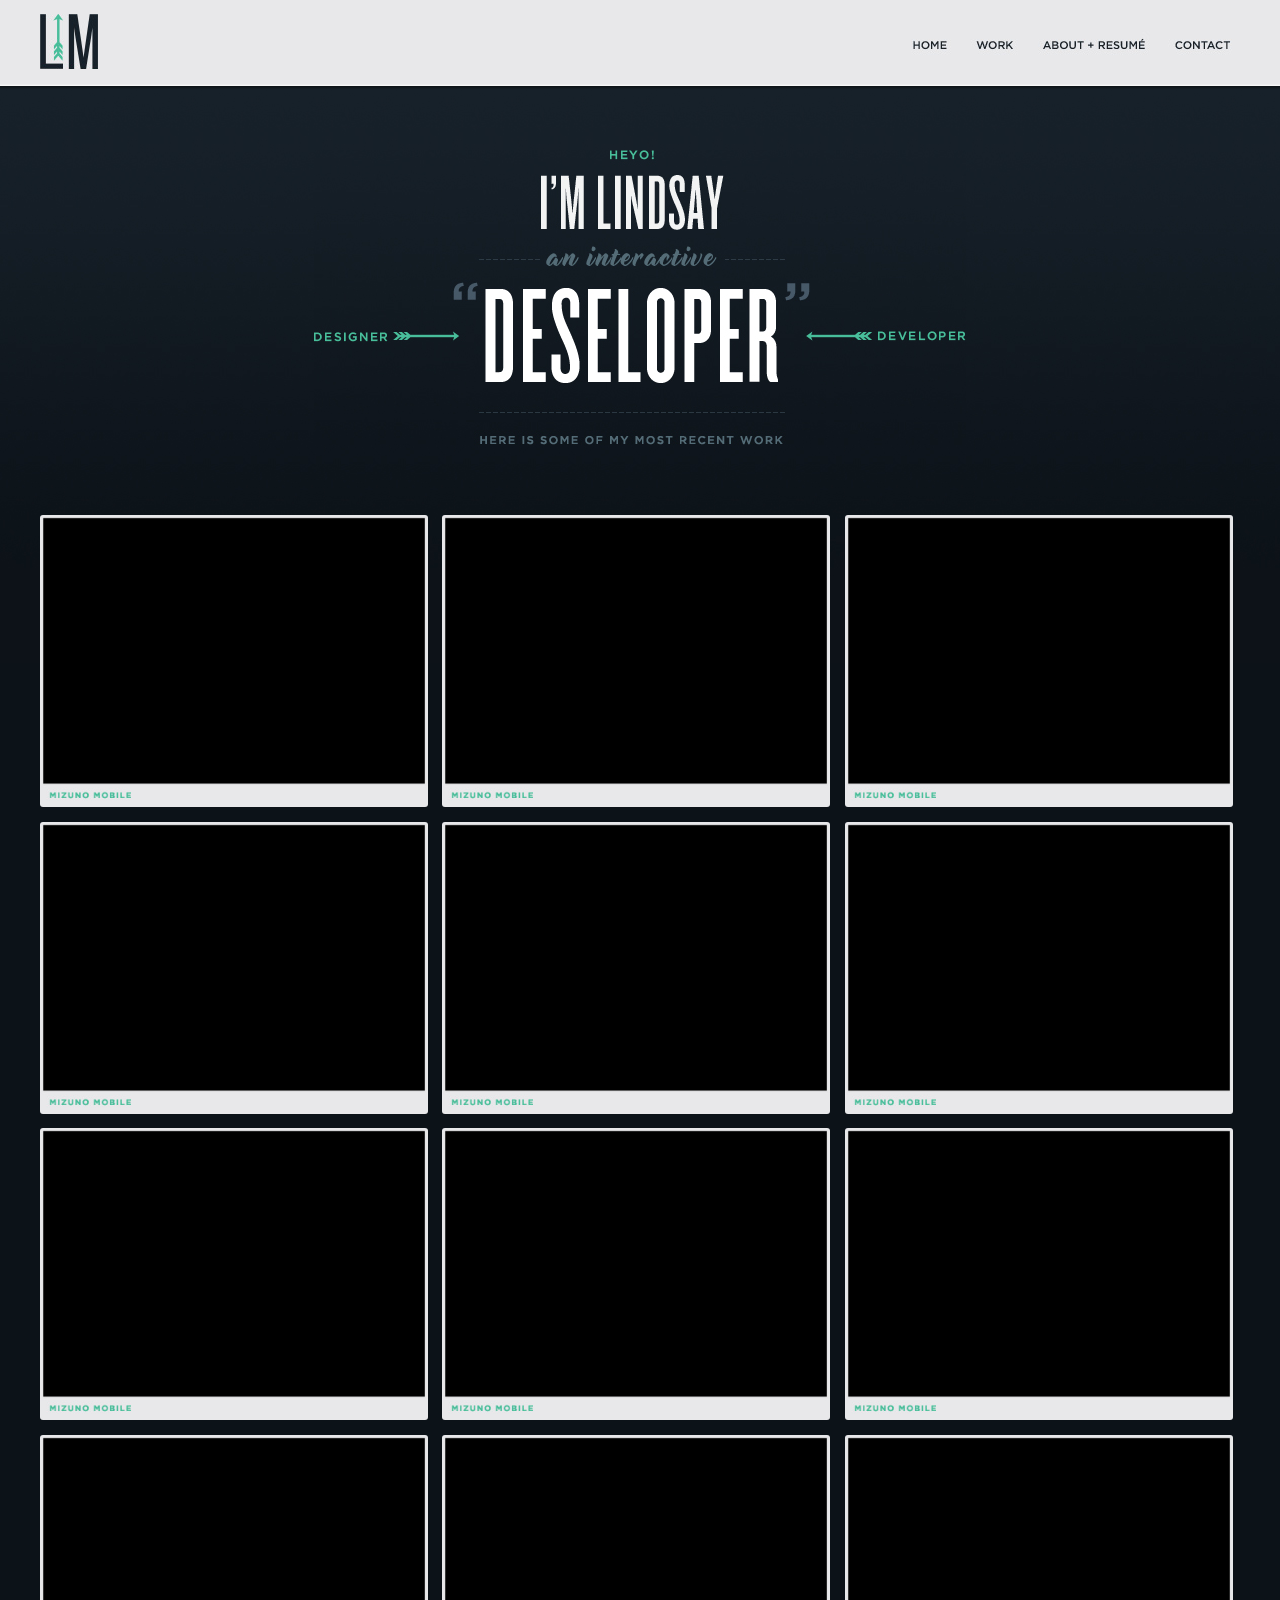
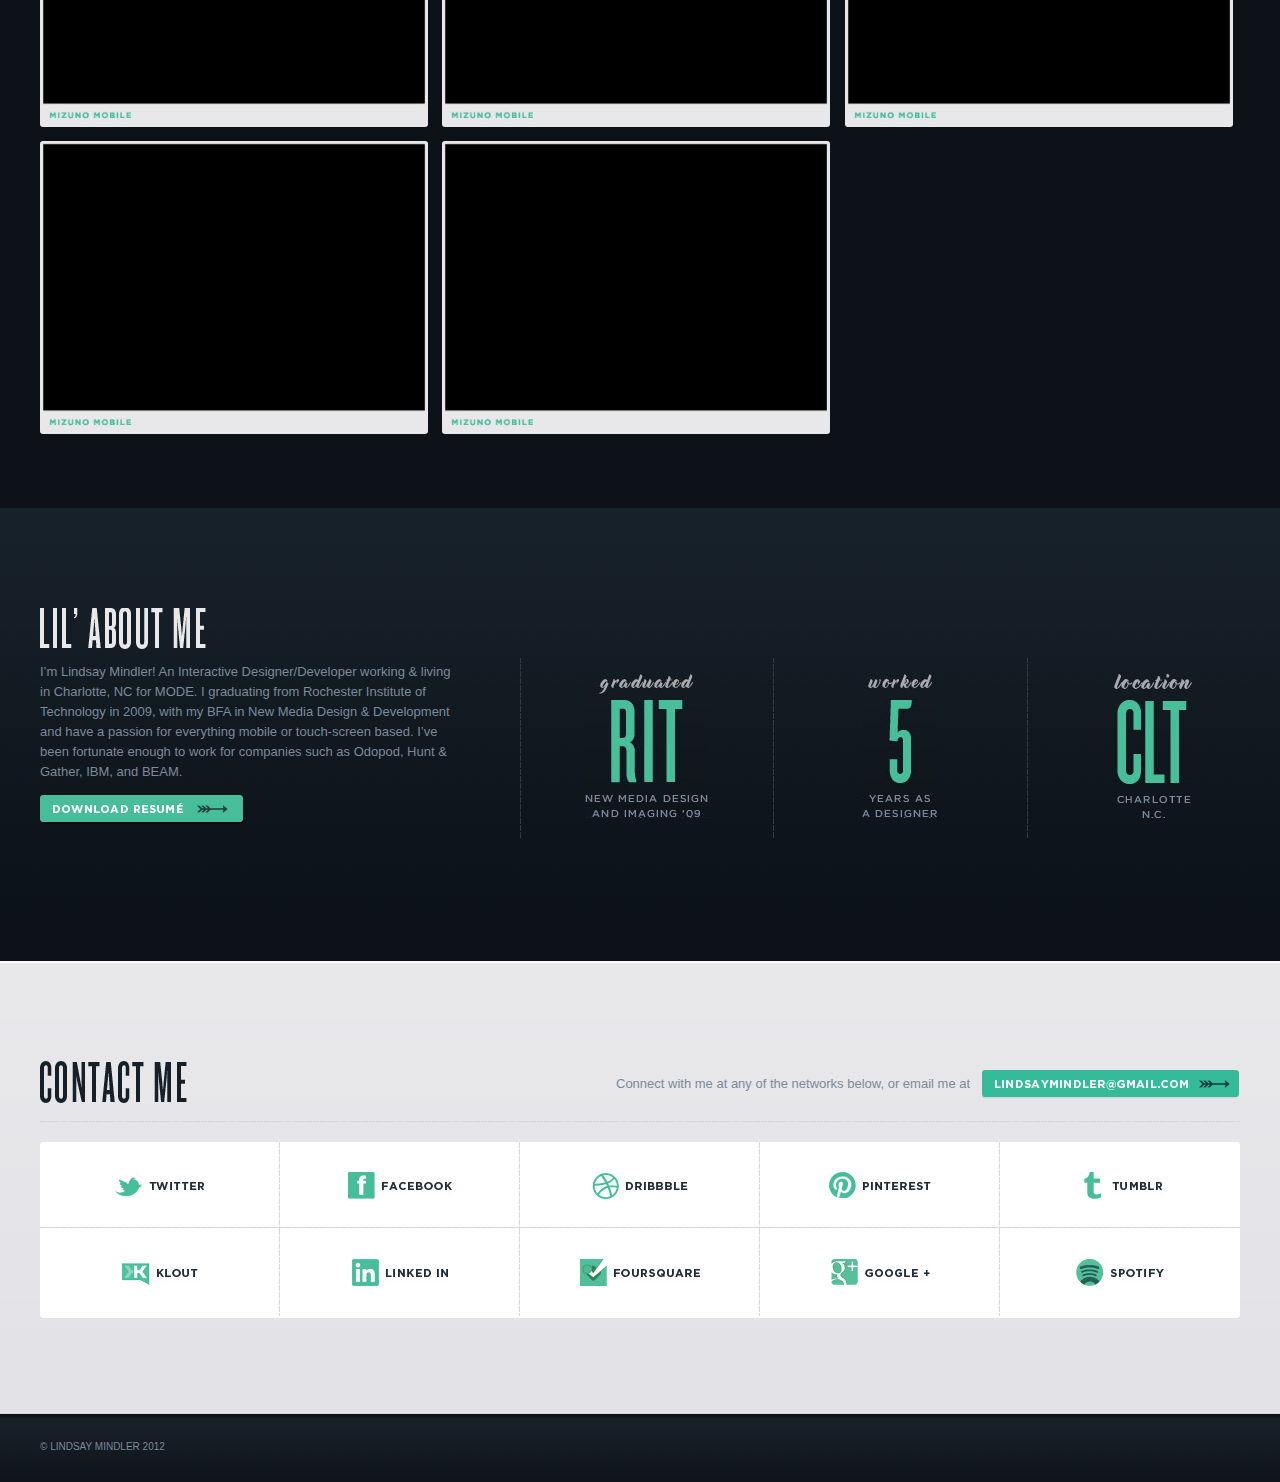
==== commit f0a67a32: "r1 homepage done" ====
--- a/index.html
+++ b/index.html
@@ -42,9 +42,21 @@
     <div class='intro'></div>
 
     <div class='works'>
-      <div class='work'><img src="assets/img/test-image.jpg" /></div>
-      <div class='work'><img src="assets/img/test-image.jpg" /></div>
-      <div class='work'><img src="assets/img/test-image.jpg" /></div>
+      <div class='work'><a href='#'><img src="assets/img/home/work_mizuno.jpg" /></a></div>
+      <div class='work'><a href='#'><img src="assets/img/home/work_fftc.jpg" /></a></div>
+      <div class='work'><a href='#'><img src="assets/img/home/work_boars-head.jpg" /></a></div>
+      <div class='work'><a href='#'><img src="assets/img/home/work_playstation.jpg" /></a></div>
+      <div class='work'><a href='#'><img src="assets/img/home/work_bravia.jpg" /></a></div>
+      <div class='work'><a href='#'><img src="assets/img/home/work_odosketch.jpg" /></a></div>
+      <div class='work'><a href='#'><img src="assets/img/home/work_ps-intranet.jpg" /></a></div>
+      <div class='work'><a href='#'><img src="assets/img/home/work_kodowa.jpg" /></a></div>
+      <div class='work'><a href='#'><img src="assets/img/home/work_donq.jpg" /></a></div>
+      <div class='work'><a href='#'><img src="assets/img/home/work_checkers.jpg" /></a></div>
+      <div class='work'><a href='#'><img src="assets/img/home/work_fry-love.jpg" /></a></div>
+      <div class='work'><a href='#'><img src="assets/img/home/work_csg.jpg" /></a></div>
+      <div class='work'><a href='#'><img src="assets/img/home/work_flower-city.jpg" /></a></div>
+      <div class='work'><a href='#'><img src="assets/img/home/work_fox.jpg" /></a></div>
+
     </div>
   </div>
 
--- a/assets/css/home.css
+++ b/assets/css/home.css
@@ -10,8 +10,10 @@
 ---------------------------------------------------------------------*/
 .container { position:relative; top:150px; }
 .works { position:relative; float:left; top:40px; padding-left:40px; padding-right:40px; top:70px;}
-.work{ float:left;}
-.work img { width:100%; }
+.work{ float:left; }
+.work img { width:100%; border-radius: 3px; -moz-border-radius: 3px; -webkit-border-radius: 3px; }
+
+.work a:hover img {opacity:.9; width:100%; height:100%; margin:0 0 0 0}
 
 
 
@@ -154,16 +156,24 @@
 @media (min-width:1200px) and (max-width:1400px){
 	.work { width:100%;}
 	.work {	width:32.333333333333333%;}
-	.work:nth-of-type(2n) { margin-left:1.2%; }
-	.work:nth-of-type(3n) { margin-left:1.2%; }
+	.work {margin-left:1.2%; margin-bottom:1.2%;}
+	.work:nth-of-type(1) {margin-left:0%;}
+	.work:nth-of-type(4) {margin-left:0%;}
+	.work:nth-of-type(7) {margin-left:0%;}
+	.work:nth-of-type(10) {margin-left:0%;}
+	.work:nth-of-type(13) {margin-left:0%;}
 }
 
 
 /*       More than 1400px      */
 @media (min-width: 1401px) {
 	.work {	width:32.333333333333333%;}
-	.work:nth-of-type(2n) { margin-left:1.2%; }
-	.work:nth-of-type(3n) { margin-left:1.2%; }
+	.work {margin-left:1.2%; margin-bottom:1.2%;}
+	.work:nth-of-type(1) {margin-left:0%;}
+	.work:nth-of-type(4) {margin-left:0%;}
+	.work:nth-of-type(7) {margin-left:0%;}
+	.work:nth-of-type(10) {margin-left:0%;}
+	.work:nth-of-type(13) {margin-left:0%;}
 	.works {float:none; margin:auto; text-align:center; width:1321px;}
 	.about_container { float:none; width:1400px; margin:auto;}
 
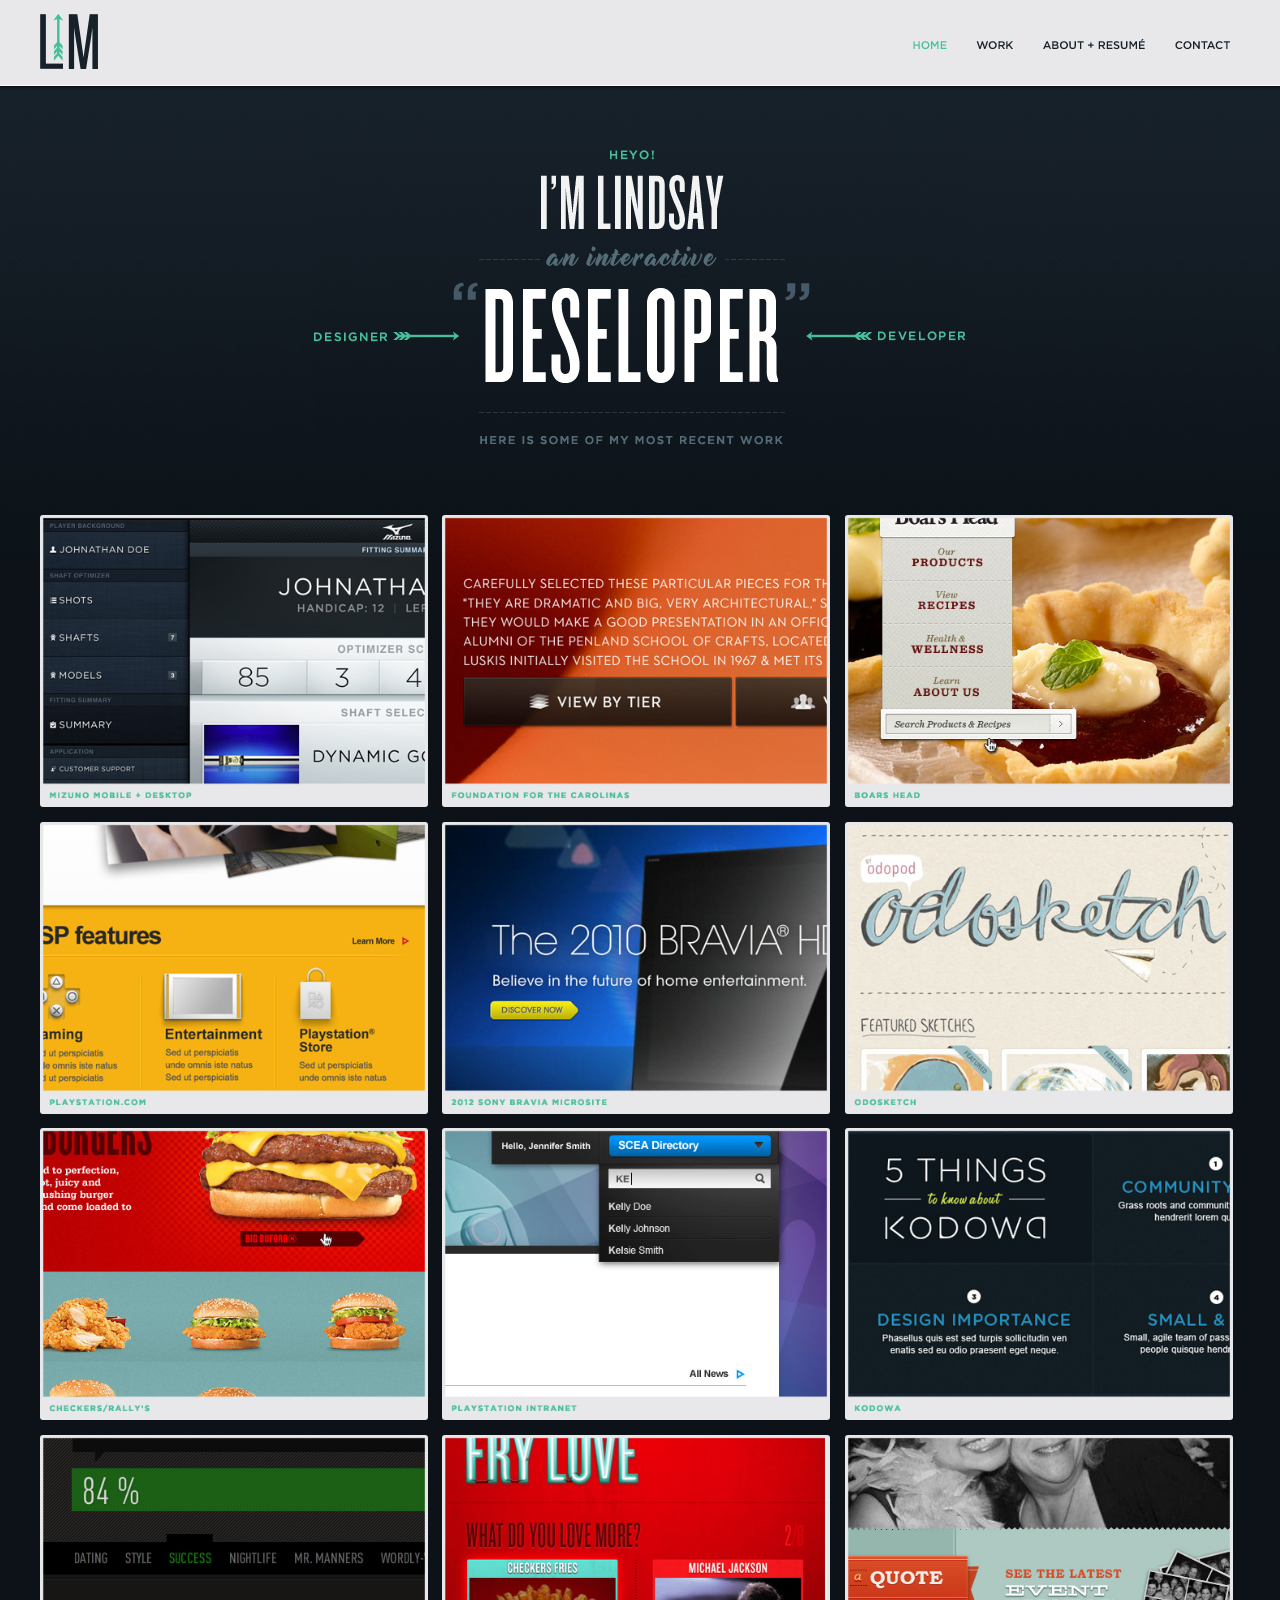
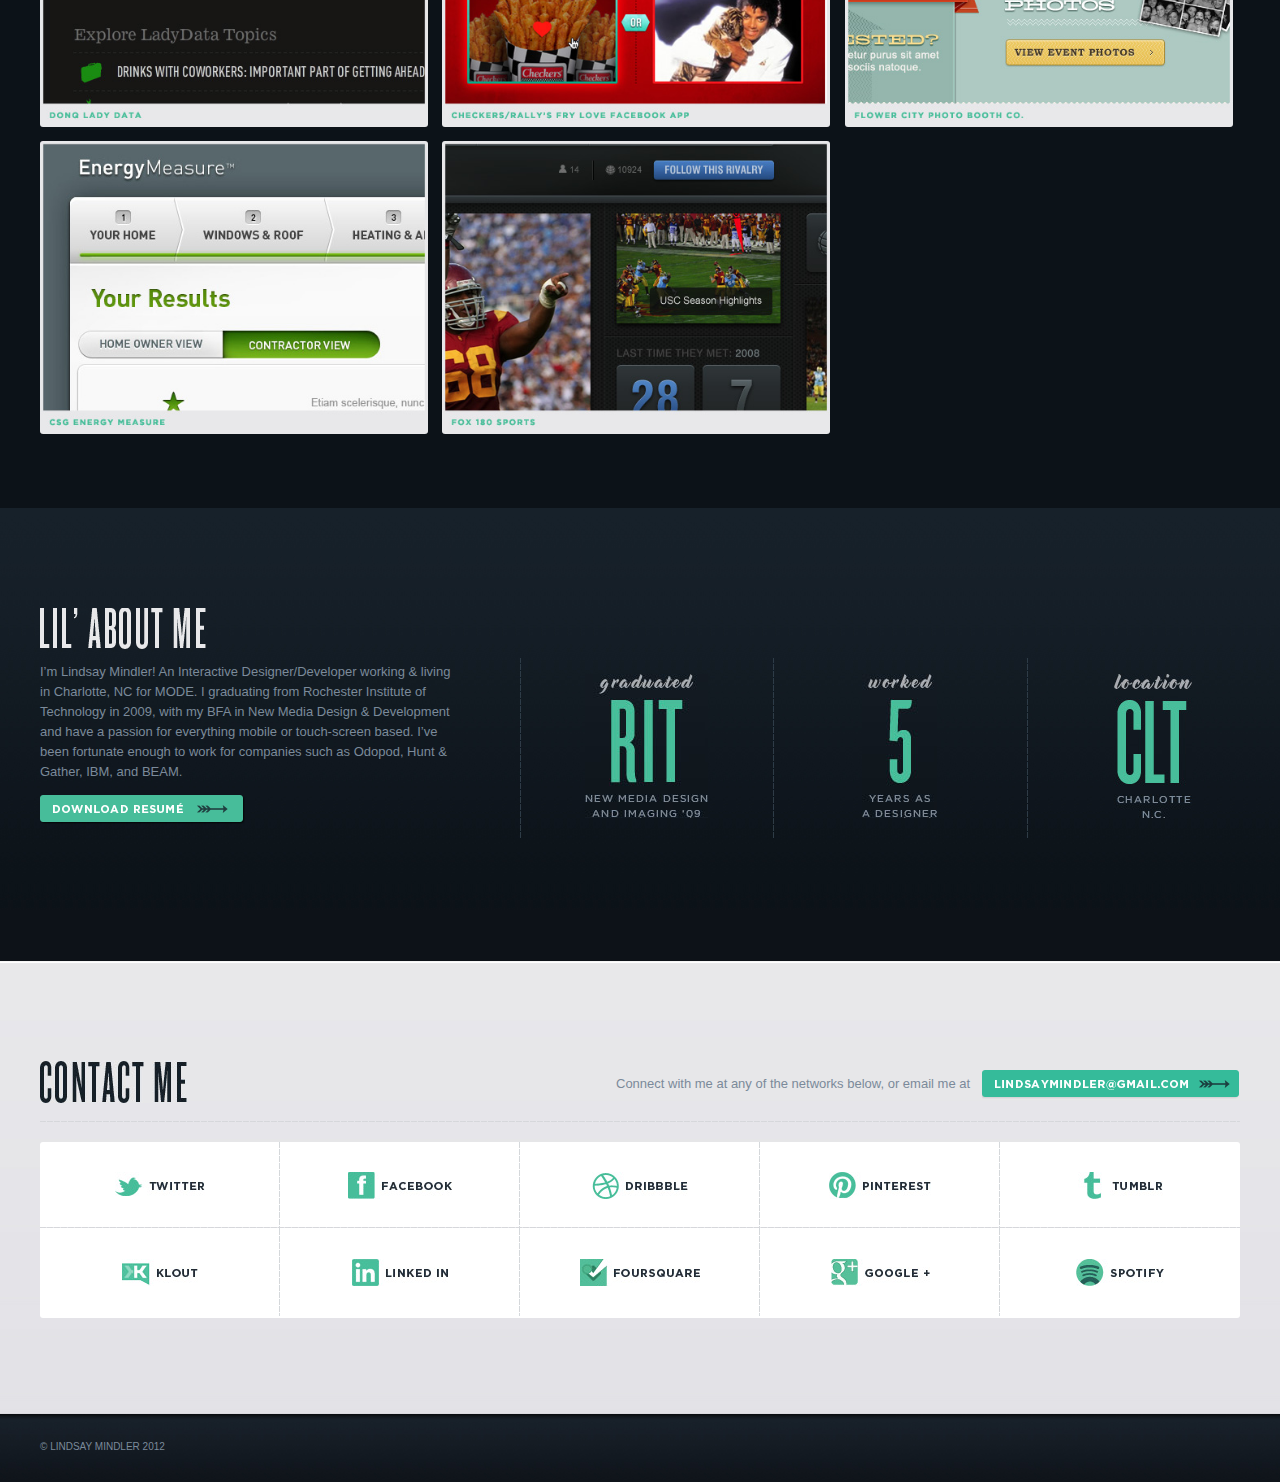
==== commit 7c2a2e1e: "more projects" ====
--- a/index.html
+++ b/index.html
@@ -18,50 +18,113 @@
 
 -->
 
+  <script type='text/javascript' src='assets/js/jquery-1.4.2.js'></script>
+
+  <title>LM</title>
 
 
-  <title>LM</title>
+  <script type='text/javascript'>//<![CDATA[ 
+    $(window).load(function(){
+     var topRange      = 100,  // measure from the top of the viewport to X pixels down
+         edgeMargin    = 50,   // margin above the top or margin from the end of the page
+         animationTime = 1200, // time in milliseconds
+         contentTop = [];
+
+    $(document).ready(function(){ 
+
+     // Stop animated scroll if the user does something
+     $('html,body').bind('scroll mousedown DOMMouseScroll mousewheel keyup', function(e){
+     if ( e.which > 0 || e.type == 'mousedown' || e.type == 'mousewheel' ){
+      $('html,body').stop();
+     }
+    })
+
+     // Set up content an array of locations
+     $('#menu').find('a').each(function(){
+      contentTop.push( $( $(this).attr('href') ).offset().top );
+     })
+
+     // Animate menu scroll to content
+      $('#menu').find('a').click(function(){
+       var sel = this,
+           newTop = Math.min( contentTop[ $('#menu a').index( $(this) ) ], $(document).height() - $(window).height() ); // get content top or top position if at the document bottom
+       $('html,body').stop().animate({ 'scrollTop' : newTop }, animationTime, function(){
+        window.location.hash = $(sel).attr('href');
+       });
+       return false;
+     })
+     
+     // adjust side menu
+     $(window).scroll(function(){
+      var winTop = $(window).scrollTop(),
+          bodyHt = $(document).height(),
+          vpHt = $(window).height() + edgeMargin;  // viewport height + margin
+      $.each( contentTop, function(i,loc){
+       if ( ( loc > winTop - edgeMargin && ( loc < winTop + topRange || ( winTop + vpHt ) >= bodyHt ) ) ){
+        $('header .nav_container nav #menu li')
+         .removeClass('selected')
+         .eq(i).addClass('selected');
+       }
+      })
+     })
+      
+    })
+    });//]]>  
+
+</script>
+
+
+
 </head>
 
 <body>
 
   <header>
     <div class='logo'><a href="#"></a></div>
-    <div class='nav_container'>
+        <div class='nav_container'>
+
       <nav>
-        <div id='home'><a href='#'></a></div>
-        <div id='work'><a href='#'></a></div>
-        <div id='about'><a href='#'></a></div>
-        <div id='contact'><a href='#'></a></div>
+        <div id="menu">
+          <ul>
+            <li class='selected'><div id='home-nav'><a href="#home"></a></div></li>
+            <li><div id='works-nav'><a href="#works"></a></div></li>
+            <li><div id='aboutme-nav'><a href="#aboutme"></a></div></li>
+            <li><div id='contact-nav'><a href="#contact"></a></div></li>
+          </ul>
+        </div>
       </nav>
+
     </div>
   </header>
 
+  <a id="home"></a>
 
   <div class ='container'>
+
     <div class='intro'></div>
-
+    <a id="works"></a>
     <div class='works'>
-      <div class='work'><a href='#'><img src="assets/img/home/work_mizuno.jpg" /></a></div>
-      <div class='work'><a href='#'><img src="assets/img/home/work_fftc.jpg" /></a></div>
-      <div class='work'><a href='#'><img src="assets/img/home/work_boars-head.jpg" /></a></div>
-      <div class='work'><a href='#'><img src="assets/img/home/work_playstation.jpg" /></a></div>
-      <div class='work'><a href='#'><img src="assets/img/home/work_bravia.jpg" /></a></div>
-      <div class='work'><a href='#'><img src="assets/img/home/work_odosketch.jpg" /></a></div>
-      <div class='work'><a href='#'><img src="assets/img/home/work_ps-intranet.jpg" /></a></div>
-      <div class='work'><a href='#'><img src="assets/img/home/work_kodowa.jpg" /></a></div>
-      <div class='work'><a href='#'><img src="assets/img/home/work_donq.jpg" /></a></div>
-      <div class='work'><a href='#'><img src="assets/img/home/work_checkers.jpg" /></a></div>
-      <div class='work'><a href='#'><img src="assets/img/home/work_fry-love.jpg" /></a></div>
-      <div class='work'><a href='#'><img src="assets/img/home/work_csg.jpg" /></a></div>
-      <div class='work'><a href='#'><img src="assets/img/home/work_flower-city.jpg" /></a></div>
-      <div class='work'><a href='#'><img src="assets/img/home/work_fox.jpg" /></a></div>
+      <div class='work'><a href='work/mizuno/index.html'><img src="assets/img/home/work_mizuno.jpg" /></a></div>
+      <div class='work'><a href='work/fftc/index.html'><img src="assets/img/home/work_fftc.jpg" /></a></div>
+      <div class='work'><a href='work/boars-head/index.html'><img src="assets/img/home/work_boars-head.jpg" /></a></div>
+      <div class='work'><a href='work/playstation/index.html'><img src="assets/img/home/work_playstation.jpg" /></a></div>
+      <div class='work'><a href='work/bravia/index.html'><img src="assets/img/home/work_bravia.jpg" /></a></div>
+      <div class='work'><a href='work/odosketch/index.html'><img src="assets/img/home/work_odosketch.jpg" /></a></div>
+      <div class='work'><a href='work/checkers/index.html'><img src="assets/img/home/work_checkers.jpg" /></a></div>
+      <div class='work'><a href='work/ps-intranet/index.html'><img src="assets/img/home/work_ps-intranet.jpg" /></a></div>
+      <div class='work'><a href='work/kodowa/index.html'><img src="assets/img/home/work_kodowa.jpg" /></a></div>
+      <div class='work'><a href='work/donq/index.html'><img src="assets/img/home/work_donq.jpg" /></a></div>
+      <div class='work'><a href='work/fry-love/index.html'><img src="assets/img/home/work_fry-love.jpg" /></a></div>
+      <div class='work'><a href='work/flower-city/index.html'><img src="assets/img/home/work_flower-city.jpg" /></a></div>
+      <div class='work'><a href='work/csg/index.html'><img src="assets/img/home/work_csg.jpg" /></a></div>
+      <div class='work'><a href='work/fox/index.html'><img src="assets/img/home/work_fox.jpg" /></a></div>
 
     </div>
   </div>
+  <div class='about'>
+    <a id="aboutme"></a>
+      <div class = 'about_container'>
 
-  <div class='about'>
-      <div class = 'about_container'>
         <div class = 'left'>
           <div class='title'></div>
           <p>I’m Lindsay Mindler! An Interactive Designer/Developer working &amp; living in Charlotte, NC for MODE. I graduating from Rochester Institute of Technology in 2009, with my BFA in New Media Design &amp; Development and have a passion for everything mobile or touch-screen based. I’ve been fortunate enough to work for companies such as Odopod, Hunt &amp; Gather, IBM, and BEAM.</p>
@@ -79,6 +142,7 @@
 
 
     <div class='contact'>
+      <a id="contact"></a>
       <div class='contact_container'>
         <div class='title'></div>
 
--- a/assets/css/style.css
+++ b/assets/css/style.css
@@ -5,24 +5,194 @@
 .logo a { position:relative; top:14px; margin-left:40px; background:url('../img/logo.jpg'); display:block; width:58px; height:55px; }
 .logo a:hover { background-position: 0px 73px ;}
 
-
-
-.nav_container{ width:100%;}
-@media screen and (min-width: 1401px) {		.nav_container {width:1400px; margin:auto;}		}
-
-nav {margin-left: 40px; margin-right: 40px; float:right; width:337px; position:relative; bottom:24px;}
-
-nav #home a {background:url('../img/nav_home.jpg'); width:59px; height:28px; display:block; float:left;}
-nav #home a:hover { background-position: bottom; }
-
-nav #work a {background:url('../img/nav_work.jpg'); width:68px; height:28px; display:block; float:left; }
-nav #work a:hover { background-position: bottom; }
-
-nav #about a {background:url('../img/nav_about.jpg'); width:130px; height:28px; display:block; float:left; }
-nav #about a:hover { background-position: bottom; }
-
-nav #contact a {background:url('../img/nav_contact.jpg'); width:80px; height:28px; display:block; float:left; }
-nav #contact a:hover { background-position: bottom; }
+nav {margin-left: 40px; margin-right: 40px; float:right; width:377px; position:relative; bottom:40px;}
+
+#menu{ width:100%;}
+@media screen and (min-width: 1401px) {		#menu {width:1400px; margin:auto;}		}
+
+nav #menu li {list-style: none;}
+
+
+/*------------------HOME----------------*/
+
+header .nav_container nav #menu li.selected #home-nav a{
+	width:59px;
+	height:28px;
+	background: url('../img/nav_home.jpg') left bottom;
+	float:left;
+}
+
+header .nav_container nav #menu li.selected #home-nav a:hover{
+	width:59px;
+	height:28px;
+	background: url('../img/nav_home.jpg') left bottom;
+	float:left;
+}
+
+header .nav_container nav #menu li.selected #home-nav a:active{
+	width:59px;
+	height:28px;
+	background: url('../img/nav_home.jpg') left bottom;
+	float:left;
+}
+
+header .nav_container nav #menu li #home-nav a{
+	width:59px;
+	height:28px;
+	background: url('../img/nav_home.jpg');
+	float:left;
+}
+
+header .nav_container nav #menu li #home-nav a:hover{
+	width:59px;
+	height:28px;
+	background: url('../img/nav_home.jpg') left bottom;
+	float:left;
+}
+
+header .nav_container nav #menu li #home-nav a:active{
+	width:59px;
+	height:28px;
+	background: url('../img/nav_home.jpg') left bottom;
+	float:left;
+}
+
+
+
+/*------------------WORKS----------------*/
+
+header .nav_container nav #menu li.selected #works-nav a{
+	width:68px;
+	height:28px;
+	background: url('../img/nav_work.jpg')  left bottom;
+	float:left;
+}
+
+header .nav_container nav #menu li.selected #works-nav a:hover{
+	width:68px;
+	height:28px;
+	background: url('../img/nav_work.jpg')  left bottom;
+	float:left;
+}
+
+header .nav_container nav #menu li.selected #works-nav a:active{
+	width:68px;
+	height:28px;
+	background: url('../img/nav_work.jpg')  left bottom;
+	float:left;
+}
+
+header .nav_container nav #menu li #works-nav a{
+	width:68px;
+	height:28px;
+	background: url('../img/nav_work.jpg');
+	float:left;
+}
+
+header .nav_container nav #menu li #works-nav a:hover{
+	width:68px;
+	height:28px;
+	background: url('../img/nav_work.jpg') left bottom;
+	float:left;
+}
+
+header .nav_container nav #menu li #works-nav a:active{
+	width:68px;
+	height:28px;
+	background: url('../img/nav_work.jpg') left bottom;
+	float:left;
+}
+
+
+
+/*------------------ABOUT----------------*/
+header .nav_container nav #menu li.selected #aboutme-nav a{
+	width:130px;
+	height:28px;
+	background: url('../img/nav_about.jpg') left bottom;
+	float:left;
+}
+
+header .nav_container nav #menu li.selected #aboutme-nav a:hover{
+	width:130px;
+	height:28px;
+	background: url('../img/nav_about.jpg') left bottom;
+	float:left;
+}
+
+header .nav_container nav #menu li.selected #aboutme-nav a:active{
+	width:130px;
+	height:28px;
+	background: url('../img/nav_about.jpg') left bottom;
+	float:left;
+}
+
+header .nav_container nav #menu li #aboutme-nav a{
+	width:130px;
+	height:28px;
+	background: url('../img/nav_about.jpg');
+	float:left;
+}
+
+header .nav_container nav #menu li #aboutme-nav a:hover{
+	width:130px;
+	height:28px;
+	background: url('../img/nav_about.jpg') left bottom;
+	float:left;
+}
+
+header .nav_container nav #menu li #aboutme-nav a:active{
+	width:130px;
+	height:28px;
+	background: url('../img/nav_about.jpg') left bottom;
+	float:left;
+}
+
+
+
+/*------------------ABOUT----------------*/
+
+header .nav_container nav #menu li.selected #contact-nav a{
+	width:80px;
+	height:28px;
+	background: url('../img/nav_contact.jpg') left bottom;
+	float:left;
+}
+
+header .nav_container nav #menu li.selected #contact-nav a:hover{
+	width:80px;
+	height:28px;
+	background: url('../img/nav_contact.jpg') left bottom;
+	float:left;
+}
+
+header .nav_container nav #menu li.selected #contact-nav a:active{
+	width:80px;
+	height:28px;
+	background: url('../img/nav_contact.jpg') left bottom;
+	float:left;
+}
+
+header .nav_container nav #menu li #contact-nav a{
+	width:80px;
+	height:28px;
+	background: url('../img/nav_contact.jpg');
+	float:left;
+}
+
+header .nav_container nav #menu li #contact-nav a:hover{
+	width:80px;
+	height:28px;
+	background: url('../img/nav_contact.jpg') left bottom;
+	float:left;
+}
+
+header .nav_container nav #menu li #contact-nav a:active{
+	width:80px;
+	height:28px;
+	background: url('../img/nav_contact.jpg') left bottom;
+	float:left;
+}
 
 
 
--- a/assets/css/home.css
+++ b/assets/css/home.css
@@ -26,8 +26,8 @@
 /*   left   */
 .about .title {width:166px; height:41px; display:block; background:url('../img/about_title.jpg');}
 .about .left { width:420px; float:left; position:relative; margin: 0 60px 0 40px; }
-.about .left .button a {display:block; border:none; width:205px; height:29px; background:url('../img/home/buttons.png');}
-.about .left .button a:hover {background-position:0 87px;}
+.about .left .button a {display:block; border:none; width:205px; height:29px; background:url('../img/home/buttons.png'); background-position-y:233px;}
+.about .left .button a:hover {background-position-y:204px;}
 
 
 /*   right   */
@@ -53,8 +53,8 @@
 .email_container p { float:left; width:auto; text-align:left;}
 
 .email_container .button{ width:258px; padding-left:366px; padding-top:9px;}
-.email_container .button a { display:block; border:none; width:258px; height:29px; background:url('../img/home/buttons.png'); background-position:0 58px;}
-.email_container .button a:hover {background-position:bottom;}
+.email_container .button a { display:block; border:none; width:258px; height:29px; background:url('../img/home/buttons.png'); background-position-y:175px;}
+.email_container .button a:hover { background-position-y:146px;}
 .contact_container .divider {width:auto; height:1px; display:block; background:url('../img/home/contact_divider.jpg'); background-repeat: repeat-x; margin-top:60px; margin-left:40px; margin-right:40px;}
 
 
